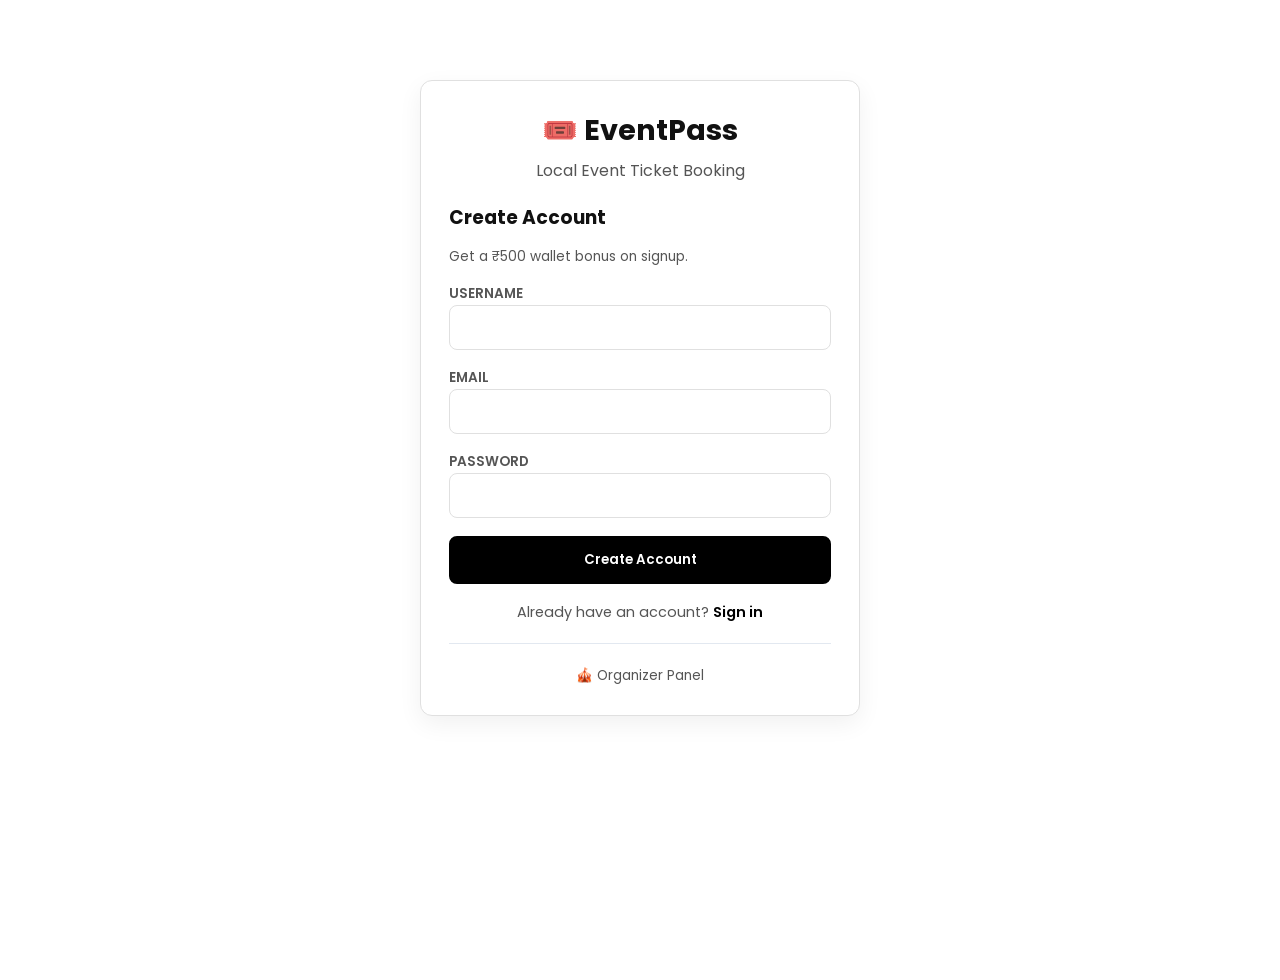
==== rapidrail/src/main/resources/static/dashboard.html @ 92e6fb70 "EventPass: migrate movie booking to local event ticketing with QR check-in - Replace Movie/Cinema/Sh" ====
<!DOCTYPE html>
<html lang="en">
<head>
    <meta charset="UTF-8">
    <meta name="viewport" content="width=device-width, initial-scale=1.0">
    <title>EventPass - Browse Events</title>
    <link href="https://fonts.googleapis.com/css2?family=Poppins:wght@300;400;600;700&display=swap" rel="stylesheet">
    <link rel="stylesheet" href="css/style.css">
</head>
<body>
    <nav class="navbar-custom">
        <div style="display:flex;justify-content:space-between;align-items:center;max-width:1200px;margin:0 auto;">
            <a href="dashboard.html" class="navbar-brand">🎟️ EventPass</a>
            <div style="display:flex;align-items:center;gap:14px;">
                <span class="wallet-pill">₹ <span id="walletBalance">0</span></span>
                <button onclick="rechargePrompt()" class="btn-secondary-custom" style="padding:6px 14px;">+ Add Money</button>
                <span class="text-white" id="welcomeUser" style="font-size:0.9rem;"></span>
                <button onclick="logout()" class="btn-danger-custom">Logout</button>
            </div>
        </div>
    </nav>

    <div style="max-width:1200px;margin:24px auto;padding:0 20px;">
        <div class="tab-bar">
            <button class="active" data-tab="browse" onclick="switchTab('browse')">🎪 Browse Events</button>
            <button data-tab="bookings" onclick="switchTab('bookings')">🎫 My Bookings</button>
        </div>

        <!-- Browse tab -->
        <div id="browseTab">
            <div style="display:flex;gap:12px;align-items:end;margin-bottom:18px;flex-wrap:wrap;">
                <div style="flex:1;min-width:200px;">
                    <label class="text-muted" style="font-size:0.8rem;font-weight:600;">SEARCH</label>
                    <input id="searchBox" class="form-control" placeholder="Search by title or venue..." oninput="renderEvents()">
                </div>
                <div style="min-width:160px;">
                    <label class="text-muted" style="font-size:0.8rem;font-weight:600;">CATEGORY</label>
                    <select id="categoryFilter" class="form-select" onchange="renderEvents()">
                        <option value="">All</option>
                        <option value="Concert">Concert</option>
                        <option value="Workshop">Workshop</option>
                        <option value="Seminar">Seminar</option>
                        <option value="Other">Other</option>
                    </select>
                </div>
            </div>
            <div id="eventGrid" style="display:grid;grid-template-columns:repeat(auto-fill,minmax(260px,1fr));gap:18px;"></div>
        </div>

        <!-- Bookings tab -->
        <div id="bookingsTab" style="display:none;">
            <div class="card">
                <h3 style="margin-top:0;">Your Bookings</h3>
                <div id="bookingsList"></div>
            </div>
        </div>
    </div>

    <!-- Booking modal -->
    <div id="bookingModal" class="modal-overlay">
        <div class="modal-content">
            <h3 style="margin-top:0;">Book Tickets</h3>
            <div id="modalEventInfo" style="margin-bottom:18px;"></div>
            <div style="margin-bottom:18px;">
                <label class="text-muted" style="font-size:0.85rem;font-weight:600;">NUMBER OF TICKETS</label>
                <input id="qtyInput" type="number" class="form-control" min="1" value="1">
            </div>
            <div id="modalPrice" style="margin-bottom:18px;font-weight:600;font-size:1.1rem;"></div>
            <div style="display:flex;gap:10px;justify-content:flex-end;">
                <button class="btn-secondary-custom" onclick="closeBookingModal()">Cancel</button>
                <button class="btn-primary-custom" onclick="confirmBooking()">Confirm Booking</button>
            </div>
        </div>
    </div>

    <!-- Ticket modal -->
    <div id="ticketModal" class="modal-overlay">
        <div class="modal-content" style="text-align:center;max-width:560px;">
            <h3 style="margin-top:0;color:var(--primary);">🎫 Booking Confirmed!</h3>
            <div id="ticketDetails" style="margin-bottom:18px;"></div>
            <div id="ticketQrList" style="display:grid;grid-template-columns:repeat(auto-fill,minmax(160px,1fr));gap:14px;margin-bottom:10px;"></div>
            <div style="margin-top:18px;display:flex;gap:10px;justify-content:center;">
                <button class="btn-primary-custom" onclick="closeTicketModal()">Done</button>
            </div>
        </div>
    </div>

    <script src="js/common.js"></script>
    <script src="js/dashboard.js"></script>
</body>
</html>
---- rapidrail/src/main/resources/static/css/style.css ----
/* ----------------------------------------------
   EventPass – Minimalist Black & White Theme
   (same class names, new skin)
---------------------------------------------- */
:root {
    --primary: #000000;
    --primary-hover: #333333;
    --bg: #ffffff;
    --card-bg: #ffffff;
    --text-dark: #111111;
    --text-muted: #555555;
    --shadow: 0 8px 24px rgba(0, 0, 0, 0.06);
    --radius: 12px;
    --border-color: #e0e0e0;
}

* {
    box-sizing: border-box;
}

body {
    font-family: 'Poppins', -apple-system, BlinkMacSystemFont, 'Segoe UI', Roboto, Helvetica, Arial, sans-serif;
    background: var(--bg);
    color: var(--text-dark);
    min-height: 100vh;
    margin: 0;
    padding: 0;
}

/* ---------- Navbar ---------- */
.navbar-custom {
    background: #000000;
    padding: 1rem 2rem;
    box-shadow: 0 2px 8px rgba(0, 0, 0, 0.08);
}

.navbar-brand {
    font-weight: 700;
    font-size: 1.4rem;
    color: white !important;
    text-decoration: none;
}

/* ---------- Cards ---------- */
.card {
    background: var(--card-bg);
    border-radius: var(--radius);
    box-shadow: var(--shadow);
    padding: 28px;
    margin-bottom: 20px;
    border: 1px solid var(--border-color);
}

/* ---------- Buttons ---------- */
.btn-primary-custom {
    background: var(--primary);
    border: 2px solid var(--primary);
    color: white;
    padding: 12px 24px;
    border-radius: 8px;
    font-weight: 600;
    cursor: pointer;
    transition: all 0.2s ease;
    font-family: inherit;
}

.btn-primary-custom:hover {
    background: white;
    color: var(--primary);
    border-color: var(--primary);
    transform: translateY(-1px);
}

.btn-primary-custom:disabled {
    opacity: 0.5;
    cursor: not-allowed;
    background: var(--primary);
    color: white;
}

.btn-secondary-custom {
    background: transparent;
    border: 2px solid var(--primary);
    color: var(--primary);
    padding: 10px 18px;
    border-radius: 8px;
    font-weight: 600;
    cursor: pointer;
    transition: all 0.2s ease;
    font-family: inherit;
}

.btn-secondary-custom:hover {
    background: var(--primary);
    color: white;
}

.btn-danger-custom {
    background: #b91c1c;
    border: 2px solid #b91c1c;
    color: white;
    padding: 8px 14px;
    border-radius: 6px;
    font-weight: 600;
    cursor: pointer;
    transition: all 0.2s ease;
}

.btn-danger-custom:hover {
    background: white;
    color: #b91c1c;
}

/* ---------- Form elements ---------- */
.form-control,
.form-select {
    padding: 10px 14px;
    border-radius: 8px;
    border: 1px solid var(--border-color);
    font-size: 0.95rem;
    width: 100%;
    background: white;
    color: var(--text-dark);
    font-family: inherit;
}

.form-control:focus,
.form-select:focus {
    outline: none;
    border-color: var(--primary);
    box-shadow: 0 0 0 3px rgba(0, 0, 0, 0.08);
}

/* ---------- Event cards ---------- */
.event-card {
    background: white;
    border-radius: var(--radius);
    box-shadow: var(--shadow);
    border: 1px solid var(--border-color);
    overflow: hidden;
    transition: transform 0.2s;
    cursor: pointer;
    height: 100%;
    display: flex;
    flex-direction: column;
}

.event-card:hover {
    transform: translateY(-4px);
    box-shadow: 0 12px 30px rgba(0, 0, 0, 0.1);
}

.event-card .poster {
    width: 100%;
    height: 200px;
    background: #f5f5f5;
    color: #111;
    display: flex;
    align-items: center;
    justify-content: center;
    font-size: 3rem;
    font-weight: 700;
    letter-spacing: 4px;
    border-bottom: 1px solid var(--border-color);
}

.event-card .body {
    padding: 18px;
    flex: 1;
    display: flex;
    flex-direction: column;
}

.event-card h5 {
    margin: 0 0 6px 0;
    font-size: 1.05rem;
    font-weight: 600;
}

.event-card .meta {
    color: var(--text-muted);
    font-size: 0.85rem;
    margin-bottom: 10px;
}

.event-card .price {
    font-weight: 700;
    color: var(--primary);
    margin-top: auto;
}

/* ---------- Badges ---------- */
.badge-genre {
    display: inline-block;
    background: #f0f0f0;
    color: #333;
    padding: 3px 10px;
    border-radius: 12px;
    font-size: 0.75rem;
    font-weight: 600;
    margin-right: 5px;
}

/* ---------- Tables ---------- */
table {
    width: 100%;
    border-collapse: collapse;
}

table th,
table td {
    text-align: left;
    padding: 10px 12px;
    border-bottom: 1px solid var(--border-color);
}

table th {
    font-weight: 600;
    color: var(--text-muted);
    font-size: 0.85rem;
    text-transform: uppercase;
    letter-spacing: 0.5px;
}

/* ---------- Alerts ---------- */
.alert {
    padding: 12px 18px;
    border-radius: 8px;
    margin-bottom: 16px;
}

.alert-success {
    background: #e8f5e9;
    color: #2e7d32;
    border-left: 4px solid #2e7d32;
}

.alert-danger {
    background: #ffebee;
    color: #b71c1c;
    border-left: 4px solid #b71c1c;
}

.alert-info {
    background: #f5f5f5;
    color: #333;
    border-left: 4px solid #666;
}

/* ---------- QR image ---------- */
.qr-image {
    width: 180px;
    height: 180px;
    border: 2px solid var(--border-color);
    box-shadow: var(--shadow);
    border-radius: 8px;
}

/* ---------- Utilities ---------- */
.text-muted {
    color: var(--text-muted);
}

.text-white {
    color: white;
}

/* ---------- Wallet pill (navbar) ---------- */
.wallet-pill {
    background: #fff;
    color: #000;
    padding: 8px 16px;
    border-radius: 50px;
    font-weight: 600;
    border: 1px solid #000;
}

/* ---------- Modal ---------- */
.modal-overlay {
    display: none;
    position: fixed;
    inset: 0;
    background: rgba(0, 0, 0, 0.5);
    z-index: 1000;
    align-items: center;
    justify-content: center;
}

.modal-overlay.show {
    display: flex;
}

.modal-content {
    background: white;
    border-radius: var(--radius);
    padding: 30px;
    max-width: 500px;
    width: 90%;
    max-height: 90vh;
    overflow-y: auto;
    border: 1px solid var(--border-color);
    box-shadow: 0 20px 50px rgba(0, 0, 0, 0.15);
}

/* ---------- Tab bar ---------- */
.tab-bar {
    display: flex;
    gap: 0;
    border-bottom: 2px solid var(--border-color);
    margin-bottom: 20px;
}

.tab-bar button {
    background: transparent;
    border: none;
    padding: 10px 20px;
    font-weight: 600;
    color: var(--text-muted);
    cursor: pointer;
    border-bottom: 3px solid transparent;
    margin-bottom: -2px;
    transition: all 0.2s;
    font-family: inherit;
}

.tab-bar button.active {
    color: var(--primary);
    border-bottom-color: var(--primary);
}

/* ---------- Admin PIN overlay (already black/white friendly) ---------- */
.pin-overlay {
    position: fixed;
    inset: 0;
    background: rgba(0, 0, 0, 0.95);
    z-index: 100;
    display: flex;
    align-items: center;
    justify-content: center;
}

.pin-card {
    background: white;
    padding: 40px;
    border-radius: var(--radius);
    max-width: 360px;
    width: 90%;
    text-align: center;
    box-shadow: 0 10px 30px rgba(0, 0, 0, 0.2);
}
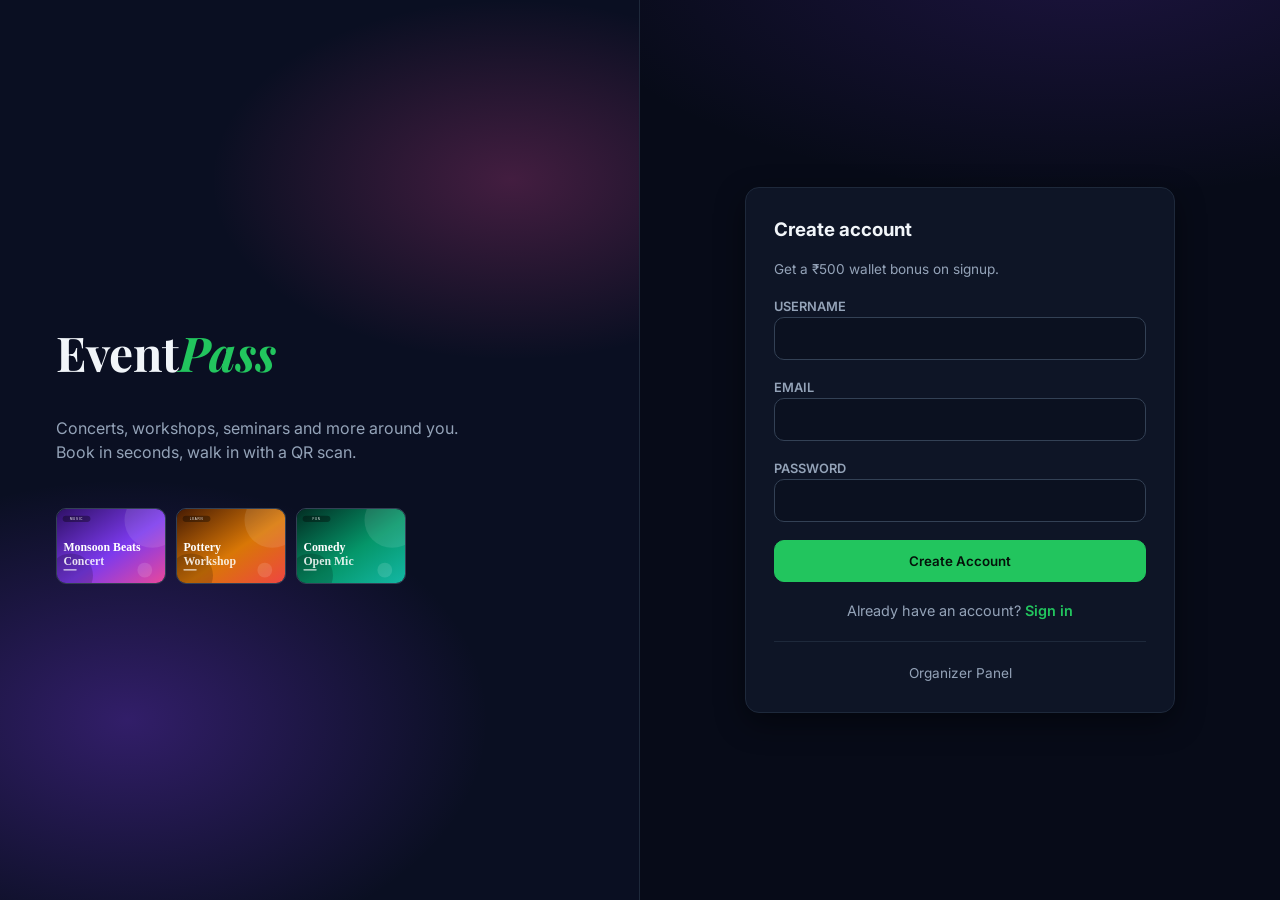
==== commit ee7a0d7b: "Event images + dark vibrant UI + Razorpay fixes - Event.imageUrl with 12 local SVG posters, organize" ====
--- a/rapidrail/src/main/resources/static/dashboard.html
+++ b/rapidrail/src/main/resources/static/dashboard.html
@@ -4,16 +4,16 @@
     <meta charset="UTF-8">
     <meta name="viewport" content="width=device-width, initial-scale=1.0">
     <title>EventPass - Browse Events</title>
-    <link href="https://fonts.googleapis.com/css2?family=Poppins:wght@300;400;600;700&display=swap" rel="stylesheet">
+    <link href="https://fonts.googleapis.com/css2?family=Inter:wght@400;500;600;700;800&family=Playfair+Display:ital,wght@0,700;1,700&display=swap" rel="stylesheet">
     <link rel="stylesheet" href="css/style.css">
 </head>
 <body>
     <nav class="navbar-custom">
         <div style="display:flex;justify-content:space-between;align-items:center;max-width:1200px;margin:0 auto;">
-            <a href="dashboard.html" class="navbar-brand">🎟️ EventPass</a>
-            <div style="display:flex;align-items:center;gap:14px;">
-                <span class="wallet-pill">₹ <span id="walletBalance">0</span></span>
-                <button onclick="rechargePrompt()" class="btn-secondary-custom" style="padding:6px 14px;">+ Add Money</button>
+            <a href="dashboard.html" class="navbar-brand"><svg viewBox="0 0 24 24" fill="none" stroke="currentColor" stroke-width="2" stroke-linecap="round" stroke-linejoin="round"><path d="M3 9V7a2 2 0 0 1 2-2h14a2 2 0 0 1 2 2v2a2.5 2.5 0 0 0 0 5v2a2 2 0 0 1-2 2H5a2 2 0 0 1-2-2v-2a2.5 2.5 0 0 0 0-5z"/><path d="M13 5v2m0 4v2m0 4v2"/></svg>EventPass</a>
+            <div class="nav-actions">
+                <span class="wallet-pill"><svg viewBox="0 0 24 24" fill="none" stroke="currentColor" stroke-width="2" stroke-linecap="round"><path d="M20 7H5a2 2 0 0 1 0-4h14v4"/><path d="M20 7a2 2 0 0 1 2 2v9a2 2 0 0 1-2 2H5a2 2 0 0 1-2-2V5"/><circle cx="17" cy="14" r="1" fill="currentColor"/></svg>₹ <span id="walletBalance">0</span></span>
+                <button onclick="rechargePrompt()" class="btn-secondary-custom" style="padding:7px 14px;">+ Add Money</button>
                 <span class="text-white" id="welcomeUser" style="font-size:0.9rem;"></span>
                 <button onclick="logout()" class="btn-danger-custom">Logout</button>
             </div>
@@ -21,30 +21,32 @@
     </nav>
 
     <div style="max-width:1200px;margin:24px auto;padding:0 20px;">
+        <div class="hero">
+            <h1>Find your next <em>night out</em></h1>
+            <p>Concerts, workshops, seminars and more — book in seconds, enter with a QR scan.</p>
+            <div class="hero-search">
+                <input id="heroSearch" class="form-control" placeholder="Search events or venues..." oninput="document.getElementById('searchBox').value=this.value;renderEvents()">
+                <button class="btn-primary-custom" onclick="document.getElementById('eventGrid').scrollIntoView({behavior:'smooth'})">Explore</button>
+            </div>
+        </div>
+
         <div class="tab-bar">
-            <button class="active" data-tab="browse" onclick="switchTab('browse')">🎪 Browse Events</button>
-            <button data-tab="bookings" onclick="switchTab('bookings')">🎫 My Bookings</button>
+            <button class="active" data-tab="browse" onclick="switchTab('browse')"><svg viewBox="0 0 24 24" fill="none" stroke="currentColor" stroke-width="2" stroke-linecap="round" stroke-linejoin="round"><path d="M12 3 2 20h20L12 3z"/><path d="M12 12v8"/></svg>Browse Events</button>
+            <button data-tab="bookings" onclick="switchTab('bookings')"><svg viewBox="0 0 24 24" fill="none" stroke="currentColor" stroke-width="2" stroke-linecap="round" stroke-linejoin="round"><path d="M3 9V7a2 2 0 0 1 2-2h14a2 2 0 0 1 2 2v2a2.5 2.5 0 0 0 0 5v2a2 2 0 0 1-2 2H5a2 2 0 0 1-2-2v-2a2.5 2.5 0 0 0 0-5z"/><path d="M13 5v2m0 4v2m0 4v2"/></svg>My Bookings</button>
         </div>
 
         <!-- Browse tab -->
         <div id="browseTab">
-            <div style="display:flex;gap:12px;align-items:end;margin-bottom:18px;flex-wrap:wrap;">
-                <div style="flex:1;min-width:200px;">
-                    <label class="text-muted" style="font-size:0.8rem;font-weight:600;">SEARCH</label>
-                    <input id="searchBox" class="form-control" placeholder="Search by title or venue..." oninput="renderEvents()">
-                </div>
-                <div style="min-width:160px;">
-                    <label class="text-muted" style="font-size:0.8rem;font-weight:600;">CATEGORY</label>
-                    <select id="categoryFilter" class="form-select" onchange="renderEvents()">
-                        <option value="">All</option>
-                        <option value="Concert">Concert</option>
-                        <option value="Workshop">Workshop</option>
-                        <option value="Seminar">Seminar</option>
-                        <option value="Other">Other</option>
-                    </select>
-                </div>
+            <div id="recommendedSection" style="display:none;margin-bottom:32px;">
+                <h3 class="section-title">Recommended for you</h3>
+                <div id="recommendedStrip" class="reco-strip"></div>
             </div>
-            <div id="eventGrid" style="display:grid;grid-template-columns:repeat(auto-fill,minmax(260px,1fr));gap:18px;"></div>
+            <h3 class="section-title">Upcoming events</h3>
+            <div id="categoryPills" style="display:flex;gap:8px;margin-bottom:14px;flex-wrap:wrap;"></div>
+            <div style="margin-bottom:18px;">
+                <input id="searchBox" class="form-control" style="max-width:340px;" placeholder="Filter by title or venue..." oninput="renderEvents()">
+            </div>
+            <div id="eventGrid" class="event-grid"></div>
         </div>
 
         <!-- Bookings tab -->
@@ -76,7 +78,7 @@
     <!-- Ticket modal -->
     <div id="ticketModal" class="modal-overlay">
         <div class="modal-content" style="text-align:center;max-width:560px;">
-            <h3 style="margin-top:0;color:var(--primary);">🎫 Booking Confirmed!</h3>
+            <h3 style="margin-top:0;color:var(--accent);">Booking confirmed</h3>
             <div id="ticketDetails" style="margin-bottom:18px;"></div>
             <div id="ticketQrList" style="display:grid;grid-template-columns:repeat(auto-fill,minmax(160px,1fr));gap:14px;margin-bottom:10px;"></div>
             <div style="margin-top:18px;display:flex;gap:10px;justify-content:center;">
@@ -85,7 +87,31 @@
         </div>
     </div>
 
+    <!-- Wallet recharge modal -->
+    <div id="rechargeModal" class="modal-overlay">
+        <div class="modal-content">
+            <h3 style="margin-top:0;">Add Money</h3>
+            <div id="payStatus" class="text-muted" style="font-size:0.85rem;margin-bottom:12px;">Checking payment options...</div>
+            <div style="margin-bottom:14px;">
+                <label class="text-muted" style="font-size:0.85rem;font-weight:600;">AMOUNT (₹)</label>
+                <input id="rechargeAmount" type="number" class="form-control" min="1" value="500">
+            </div>
+            <div id="razorpayRow" style="display:none;margin-bottom:10px;">
+                <button class="btn-primary-custom" style="width:100%;" onclick="payWithRazorpay()">Pay with Razorpay (UPI / card)</button>
+            </div>
+            <button class="btn-secondary-custom" style="width:100%;" onclick="demoTopUp()">Instant demo top-up</button>
+            <div style="margin-top:16px;">
+                <h4 style="margin:0 0 8px 0;">Recent top-ups</h4>
+                <div id="topupHistory" class="text-muted" style="font-size:0.85rem;">—</div>
+            </div>
+            <div style="display:flex;justify-content:flex-end;margin-top:14px;">
+                <button class="btn-secondary-custom" onclick="closeRechargeModal()">Close</button>
+            </div>
+        </div>
+    </div>
+
     <script src="js/common.js"></script>
     <script src="js/dashboard.js"></script>
+    <script src="js/payment.js"></script>
 </body>
 </html>
--- a/rapidrail/src/main/resources/static/css/style.css
+++ b/rapidrail/src/main/resources/static/css/style.css
@@ -1,144 +1,220 @@
 /* ----------------------------------------------
-   EventPass – Minimalist Black & White Theme
-   (same class names, new skin)
+   EventPass — Vibrant dark theme (ui-ux-pro-max)
+   Tokens: slate surfaces, green CTA, category hues.
+   8px rhythm, 200ms transitions, focus-visible rings.
 ---------------------------------------------- */
 :root {
-    --primary: #000000;
-    --primary-hover: #333333;
-    --bg: #ffffff;
-    --card-bg: #ffffff;
-    --text-dark: #111111;
-    --text-muted: #555555;
-    --shadow: 0 8px 24px rgba(0, 0, 0, 0.06);
-    --radius: 12px;
-    --border-color: #e0e0e0;
-}
-
-* {
-    box-sizing: border-box;
-}
+    --bg: #070b18;
+    --bg-soft: #0b1120;
+    --card: #0e1526;
+    --card-hover: #131c33;
+    --border: #1e293b;
+    --border-strong: #334155;
+    --text: #f1f5f9;
+    --muted: #94a3b8;
+    --accent: #22c55e;
+    --accent-hover: #16a34a;
+    --on-accent: #052e16;
+    --danger: #ef4444;
+    --danger-bg: rgba(239, 68, 68, 0.12);
+    --warn: #f59e0b;
+    --violet: #a78bfa;
+    --amber: #fbbf24;
+    --sky: #38bdf8;
+    --teal: #2dd4bf;
+    --shadow: 0 10px 30px rgba(0, 0, 0, 0.45);
+    --radius: 14px;
+    --font-ui: 'Inter', -apple-system, 'Segoe UI', Roboto, sans-serif;
+    --font-display: 'Playfair Display', Georgia, serif;
+}
+
+* { box-sizing: border-box; }
 
 body {
-    font-family: 'Poppins', -apple-system, BlinkMacSystemFont, 'Segoe UI', Roboto, Helvetica, Arial, sans-serif;
-    background: var(--bg);
-    color: var(--text-dark);
+    font-family: var(--font-ui);
+    background:
+        radial-gradient(900px 400px at 85% -5%, rgba(124, 58, 237, 0.18), transparent 60%),
+        radial-gradient(700px 380px at 5% 0%, rgba(34, 197, 94, 0.08), transparent 60%),
+        var(--bg);
+    color: var(--text);
     min-height: 100vh;
     margin: 0;
     padding: 0;
+    line-height: 1.5;
+}
+
+::selection { background: rgba(34, 197, 94, 0.35); }
+
+/* ---------- Focus visibility (keyboard) ---------- */
+a:focus-visible, button:focus-visible, input:focus-visible,
+select:focus-visible, textarea:focus-visible {
+    outline: 2px solid var(--accent);
+    outline-offset: 2px;
 }
 
 /* ---------- Navbar ---------- */
 .navbar-custom {
-    background: #000000;
-    padding: 1rem 2rem;
-    box-shadow: 0 2px 8px rgba(0, 0, 0, 0.08);
+    position: sticky;
+    top: 0;
+    z-index: 50;
+    background: rgba(7, 11, 24, 0.9);
+    backdrop-filter: blur(10px);
+    border-bottom: 1px solid var(--border);
+    padding: 0.8rem 1.5rem;
 }
 
 .navbar-brand {
-    font-weight: 700;
-    font-size: 1.4rem;
-    color: white !important;
+    font-family: var(--font-display);
+    font-style: italic;
+    font-weight: 700;
+    font-size: 1.5rem;
+    color: var(--text);
     text-decoration: none;
-}
+    display: inline-flex;
+    align-items: center;
+    gap: 8px;
+}
+
+.navbar-brand svg { width: 26px; height: 26px; stroke: var(--accent); }
+
+.nav-actions { display: flex; align-items: center; gap: 12px; flex-wrap: wrap; }
+
+/* ---------- Hero ---------- */
+.hero {
+    position: relative;
+    overflow: hidden;
+    border: 1px solid var(--border);
+    border-radius: var(--radius);
+    padding: 48px 32px;
+    margin-bottom: 32px;
+    background:
+        radial-gradient(500px 260px at 90% 10%, rgba(236, 72, 153, 0.22), transparent 60%),
+        radial-gradient(600px 300px at 10% 90%, rgba(124, 58, 237, 0.28), transparent 60%),
+        var(--bg-soft);
+}
+
+.hero h1 {
+    font-family: var(--font-display);
+    font-size: 2.4rem;
+    line-height: 1.15;
+    margin: 0 0 8px 0;
+    font-weight: 700;
+}
+
+.hero h1 em { color: var(--accent); font-style: italic; }
+
+.hero p { color: var(--muted); margin: 0 0 20px 0; max-width: 560px; }
+
+.hero-search { display: flex; gap: 10px; max-width: 520px; }
+
+.hero-search input { flex: 1; }
 
 /* ---------- Cards ---------- */
 .card {
-    background: var(--card-bg);
+    background: var(--card);
     border-radius: var(--radius);
     box-shadow: var(--shadow);
     padding: 28px;
     margin-bottom: 20px;
-    border: 1px solid var(--border-color);
+    border: 1px solid var(--border);
 }
 
 /* ---------- Buttons ---------- */
+.btn-primary-custom, .btn-secondary-custom, .btn-danger-custom {
+    display: inline-flex;
+    align-items: center;
+    gap: 8px;
+    justify-content: center;
+    font-family: inherit;
+    font-weight: 600;
+    border-radius: 10px;
+    cursor: pointer;
+    transition: background 0.2s ease, color 0.2s ease, transform 0.2s ease, border-color 0.2s ease;
+}
+
+.btn-primary-custom svg, .btn-secondary-custom svg, .btn-danger-custom svg {
+    width: 16px; height: 16px;
+}
+
 .btn-primary-custom {
-    background: var(--primary);
-    border: 2px solid var(--primary);
-    color: white;
+    background: var(--accent);
+    border: 1px solid var(--accent);
+    color: #04120a;
     padding: 12px 24px;
-    border-radius: 8px;
+}
+
+.btn-primary-custom:hover { background: var(--accent-hover); border-color: var(--accent-hover); transform: translateY(-1px); }
+.btn-primary-custom:active { transform: translateY(0); }
+.btn-primary-custom:disabled { opacity: 0.5; cursor: not-allowed; transform: none; }
+
+.btn-secondary-custom {
+    background: transparent;
+    border: 1px solid var(--border-strong);
+    color: var(--text);
+    padding: 10px 18px;
+}
+
+.btn-secondary-custom:hover { border-color: var(--accent); color: var(--accent); }
+
+.btn-danger-custom {
+    background: var(--danger-bg);
+    border: 1px solid rgba(239, 68, 68, 0.5);
+    color: #fca5a5;
+    padding: 8px 14px;
+}
+
+.btn-danger-custom:hover { background: var(--danger); border-color: var(--danger); color: #fff; }
+
+/* Pills (category filters) */
+.pill {
+    border: 1px solid var(--border-strong);
+    background: var(--card);
+    color: var(--muted);
+    border-radius: 999px;
+    padding: 7px 16px;
+    font-size: 0.85rem;
     font-weight: 600;
     cursor: pointer;
     transition: all 0.2s ease;
     font-family: inherit;
 }
 
-.btn-primary-custom:hover {
-    background: white;
-    color: var(--primary);
-    border-color: var(--primary);
-    transform: translateY(-1px);
-}
-
-.btn-primary-custom:disabled {
-    opacity: 0.5;
-    cursor: not-allowed;
-    background: var(--primary);
-    color: white;
-}
-
-.btn-secondary-custom {
-    background: transparent;
-    border: 2px solid var(--primary);
-    color: var(--primary);
-    padding: 10px 18px;
-    border-radius: 8px;
-    font-weight: 600;
-    cursor: pointer;
-    transition: all 0.2s ease;
-    font-family: inherit;
-}
-
-.btn-secondary-custom:hover {
-    background: var(--primary);
-    color: white;
-}
-
-.btn-danger-custom {
-    background: #b91c1c;
-    border: 2px solid #b91c1c;
-    color: white;
-    padding: 8px 14px;
-    border-radius: 6px;
-    font-weight: 600;
-    cursor: pointer;
-    transition: all 0.2s ease;
-}
-
-.btn-danger-custom:hover {
-    background: white;
-    color: #b91c1c;
-}
+.pill:hover { color: var(--text); border-color: var(--accent); }
+.pill.active { background: var(--accent); border-color: var(--accent); color: #04120a; }
 
 /* ---------- Form elements ---------- */
-.form-control,
-.form-select {
-    padding: 10px 14px;
-    border-radius: 8px;
-    border: 1px solid var(--border-color);
+.form-control, .form-select {
+    padding: 11px 14px;
+    border-radius: 10px;
+    border: 1px solid var(--border-strong);
     font-size: 0.95rem;
     width: 100%;
-    background: white;
-    color: var(--text-dark);
+    background: var(--bg-soft);
+    color: var(--text);
     font-family: inherit;
-}
-
-.form-control:focus,
-.form-select:focus {
+    transition: border-color 0.2s ease, box-shadow 0.2s ease;
+}
+
+.form-control::placeholder { color: #64748b; }
+
+.form-control:focus, .form-select:focus {
     outline: none;
-    border-color: var(--primary);
-    box-shadow: 0 0 0 3px rgba(0, 0, 0, 0.08);
-}
+    border-color: var(--accent);
+    box-shadow: 0 0 0 3px rgba(34, 197, 94, 0.18);
+}
+
+.form-select option { background: var(--bg-soft); }
+textarea.form-control { resize: vertical; min-height: 70px; }
 
 /* ---------- Event cards ---------- */
+.event-grid { display: grid; grid-template-columns: repeat(auto-fill, minmax(260px, 1fr)); gap: 20px; }
+
 .event-card {
-    background: white;
+    background: var(--card);
     border-radius: var(--radius);
-    box-shadow: var(--shadow);
-    border: 1px solid var(--border-color);
+    border: 1px solid var(--border);
     overflow: hidden;
-    transition: transform 0.2s;
+    transition: transform 0.2s ease, border-color 0.2s ease, box-shadow 0.2s ease;
     cursor: pointer;
     height: 100%;
     display: flex;
@@ -147,204 +223,256 @@
 
 .event-card:hover {
     transform: translateY(-4px);
-    box-shadow: 0 12px 30px rgba(0, 0, 0, 0.1);
+    border-color: rgba(34, 197, 94, 0.5);
+    box-shadow: 0 16px 40px rgba(0, 0, 0, 0.5);
 }
 
 .event-card .poster {
+    position: relative;
     width: 100%;
-    height: 200px;
-    background: #f5f5f5;
-    color: #111;
+    aspect-ratio: 3 / 2;
+    background: linear-gradient(135deg, #1e1b4b, #7c3aed 60%, #ec4899);
     display: flex;
     align-items: center;
     justify-content: center;
-    font-size: 3rem;
-    font-weight: 700;
-    letter-spacing: 4px;
-    border-bottom: 1px solid var(--border-color);
-}
-
-.event-card .body {
-    padding: 18px;
-    flex: 1;
-    display: flex;
-    flex-direction: column;
-}
-
-.event-card h5 {
-    margin: 0 0 6px 0;
-    font-size: 1.05rem;
-    font-weight: 600;
-}
-
-.event-card .meta {
-    color: var(--text-muted);
-    font-size: 0.85rem;
-    margin-bottom: 10px;
-}
-
-.event-card .price {
-    font-weight: 700;
-    color: var(--primary);
-    margin-top: auto;
-}
+    overflow: hidden;
+}
+
+.event-card .poster-letter {
+    font-family: var(--font-display);
+    font-size: 3.2rem;
+    font-weight: 700;
+    color: rgba(255, 255, 255, 0.9);
+}
+
+.event-card .poster img {
+    position: absolute;
+    inset: 0;
+    width: 100%;
+    height: 100%;
+    object-fit: cover;
+}
+
+.event-card .body { padding: 18px; flex: 1; display: flex; flex-direction: column; gap: 6px; }
+
+.event-card h5 { margin: 0; font-size: 1.05rem; font-weight: 700; }
+
+.event-card .meta { color: var(--muted); font-size: 0.85rem; display: flex; align-items: center; gap: 6px; flex-wrap: wrap; }
+.event-card .meta svg { width: 14px; height: 14px; stroke: var(--muted); flex-shrink: 0; }
+
+.event-card .price { font-weight: 800; font-size: 1.05rem; color: var(--accent); margin-top: auto; padding-top: 6px; }
+
+.seat-note { font-size: 0.85rem; font-weight: 600; }
+.seat-note.ok { color: var(--accent); }
+.seat-note.low { color: var(--warn); }
+.seat-note.out { color: var(--danger); }
 
 /* ---------- Badges ---------- */
 .badge-genre {
-    display: inline-block;
-    background: #f0f0f0;
-    color: #333;
-    padding: 3px 10px;
-    border-radius: 12px;
+    display: inline-flex;
+    align-items: center;
+    padding: 3px 12px;
+    border-radius: 999px;
+    font-size: 0.72rem;
+    font-weight: 700;
+    letter-spacing: 0.4px;
+    text-transform: uppercase;
+}
+
+.badge-Concert { background: rgba(167, 139, 250, 0.15); color: var(--violet); border: 1px solid rgba(167, 139, 250, 0.4); }
+.badge-Workshop { background: rgba(251, 191, 36, 0.12); color: var(--amber); border: 1px solid rgba(251, 191, 36, 0.4); }
+.badge-Seminar { background: rgba(56, 189, 248, 0.12); color: var(--sky); border: 1px solid rgba(56, 189, 248, 0.4); }
+.badge-Other { background: rgba(45, 212, 191, 0.12); color: var(--teal); border: 1px solid rgba(45, 212, 191, 0.4); }
+
+.badge-status { display: inline-block; padding: 3px 12px; border-radius: 999px; font-size: 0.75rem; font-weight: 700; }
+.badge-status.ok { background: rgba(34, 197, 94, 0.15); color: var(--accent); }
+.badge-status.bad { background: var(--danger-bg); color: #fca5a5; }
+
+/* ---------- Tables ---------- */
+table { width: 100%; border-collapse: collapse; }
+
+table th, table td { text-align: left; padding: 11px 12px; border-bottom: 1px solid var(--border); }
+
+table th {
+    font-weight: 700;
+    color: var(--muted);
     font-size: 0.75rem;
-    font-weight: 600;
-    margin-right: 5px;
-}
-
-/* ---------- Tables ---------- */
-table {
-    width: 100%;
-    border-collapse: collapse;
-}
-
-table th,
-table td {
-    text-align: left;
-    padding: 10px 12px;
-    border-bottom: 1px solid var(--border-color);
-}
-
-table th {
-    font-weight: 600;
-    color: var(--text-muted);
-    font-size: 0.85rem;
     text-transform: uppercase;
-    letter-spacing: 0.5px;
-}
-
-/* ---------- Alerts ---------- */
-.alert {
-    padding: 12px 18px;
-    border-radius: 8px;
-    margin-bottom: 16px;
-}
-
-.alert-success {
-    background: #e8f5e9;
-    color: #2e7d32;
-    border-left: 4px solid #2e7d32;
-}
-
-.alert-danger {
-    background: #ffebee;
-    color: #b71c1c;
-    border-left: 4px solid #b71c1c;
-}
-
-.alert-info {
-    background: #f5f5f5;
-    color: #333;
-    border-left: 4px solid #666;
-}
+    letter-spacing: 0.6px;
+}
+
+table tbody tr { transition: background 0.15s ease; }
+table tbody tr:hover { background: rgba(148, 163, 184, 0.06); }
+table td code { color: var(--sky); }
+
+.table-wrap { overflow-x: auto; }
+
+/* ---------- Alerts / results ---------- */
+.alert { padding: 13px 18px; border-radius: 10px; margin-bottom: 16px; border: 1px solid transparent; }
+
+.alert-success { background: rgba(34, 197, 94, 0.12); color: #86efac; border-color: rgba(34, 197, 94, 0.4); }
+.alert-danger { background: var(--danger-bg); color: #fca5a5; border-color: rgba(239, 68, 68, 0.4); }
+.alert-info { background: rgba(56, 189, 248, 0.1); color: #7dd3fc; border-color: rgba(56, 189, 248, 0.35); }
+
+.result-valid { background: rgba(34, 197, 94, 0.12); color: #86efac; border-left: 4px solid var(--accent); }
+.result-used { background: rgba(245, 158, 11, 0.12); color: #fcd34d; border-left: 4px solid var(--warn); }
+.result-denied { background: var(--danger-bg); color: #fca5a5; border-left: 4px solid var(--danger); }
 
 /* ---------- QR image ---------- */
 .qr-image {
     width: 180px;
     height: 180px;
-    border: 2px solid var(--border-color);
-    box-shadow: var(--shadow);
-    border-radius: 8px;
+    border: 4px solid #fff;
+    border-radius: 10px;
+    background: #fff;
 }
 
 /* ---------- Utilities ---------- */
-.text-muted {
-    color: var(--text-muted);
-}
-
-.text-white {
-    color: white;
-}
+.text-muted { color: var(--muted); }
+.text-white { color: var(--text); }
 
 /* ---------- Wallet pill (navbar) ---------- */
 .wallet-pill {
-    background: #fff;
-    color: #000;
+    background: rgba(34, 197, 94, 0.12);
+    color: var(--accent);
+    border: 1px solid rgba(34, 197, 94, 0.45);
     padding: 8px 16px;
-    border-radius: 50px;
-    font-weight: 600;
-    border: 1px solid #000;
-}
+    border-radius: 999px;
+    font-weight: 700;
+    display: inline-flex;
+    align-items: center;
+    gap: 6px;
+}
+
+.wallet-pill svg { width: 15px; height: 15px; stroke: var(--accent); }
 
 /* ---------- Modal ---------- */
 .modal-overlay {
     display: none;
     position: fixed;
     inset: 0;
-    background: rgba(0, 0, 0, 0.5);
+    background: rgba(2, 6, 23, 0.75);
+    backdrop-filter: blur(4px);
     z-index: 1000;
     align-items: center;
     justify-content: center;
-}
-
-.modal-overlay.show {
-    display: flex;
-}
+    padding: 16px;
+}
+
+.modal-overlay.show { display: flex; }
 
 .modal-content {
-    background: white;
+    background: var(--card);
     border-radius: var(--radius);
     padding: 30px;
-    max-width: 500px;
-    width: 90%;
+    max-width: 520px;
+    width: 100%;
     max-height: 90vh;
     overflow-y: auto;
-    border: 1px solid var(--border-color);
-    box-shadow: 0 20px 50px rgba(0, 0, 0, 0.15);
+    border: 1px solid var(--border-strong);
+    box-shadow: 0 24px 60px rgba(0, 0, 0, 0.6);
 }
 
 /* ---------- Tab bar ---------- */
 .tab-bar {
     display: flex;
-    gap: 0;
-    border-bottom: 2px solid var(--border-color);
-    margin-bottom: 20px;
+    gap: 6px;
+    border-bottom: 1px solid var(--border);
+    margin-bottom: 24px;
+    overflow-x: auto;
 }
 
 .tab-bar button {
     background: transparent;
     border: none;
-    padding: 10px 20px;
+    padding: 12px 18px;
     font-weight: 600;
-    color: var(--text-muted);
+    font-size: 0.92rem;
+    color: var(--muted);
     cursor: pointer;
     border-bottom: 3px solid transparent;
-    margin-bottom: -2px;
-    transition: all 0.2s;
+    margin-bottom: -1px;
+    transition: color 0.2s ease, border-color 0.2s ease;
     font-family: inherit;
-}
-
-.tab-bar button.active {
-    color: var(--primary);
-    border-bottom-color: var(--primary);
-}
-
-/* ---------- Admin PIN overlay (already black/white friendly) ---------- */
+    display: inline-flex;
+    align-items: center;
+    gap: 8px;
+    white-space: nowrap;
+}
+
+.tab-bar button svg { width: 16px; height: 16px; }
+.tab-bar button:hover { color: var(--text); }
+.tab-bar button.active { color: var(--accent); border-bottom-color: var(--accent); }
+
+/* ---------- Recommended strip ---------- */
+.reco-strip { display: flex; gap: 16px; overflow-x: auto; padding-bottom: 10px; scroll-snap-type: x mandatory; }
+.reco-strip .event-card { min-width: 240px; max-width: 240px; scroll-snap-align: start; }
+.reco-strip .event-card .poster { aspect-ratio: 16 / 9; }
+
+/* ---------- Auth layout ---------- */
+.auth-wrap { display: grid; grid-template-columns: 1fr 1fr; min-height: 100vh; }
+.auth-hero {
+    display: flex;
+    flex-direction: column;
+    justify-content: center;
+    padding: 56px;
+    background:
+        radial-gradient(500px 300px at 80% 20%, rgba(236, 72, 153, 0.25), transparent 60%),
+        radial-gradient(600px 400px at 20% 80%, rgba(124, 58, 237, 0.35), transparent 60%),
+        #0a0f22;
+    border-right: 1px solid var(--border);
+}
+.auth-hero h1 { font-family: var(--font-display); font-size: 3rem; margin: 0 0 12px 0; }
+.auth-hero h1 em { color: var(--accent); }
+.auth-hero p { color: var(--muted); max-width: 420px; }
+.auth-hero .poster-row { display: flex; gap: 10px; margin-top: 28px; }
+.auth-hero .poster-row img { width: 110px; height: 76px; object-fit: cover; border-radius: 10px; border: 1px solid var(--border-strong); }
+.auth-form { display: flex; align-items: center; justify-content: center; padding: 32px; }
+.auth-form .card { width: 100%; max-width: 430px; margin: 0; }
+
+/* ---------- Organizer login overlay ---------- */
 .pin-overlay {
-    position: fixed;
-    inset: 0;
-    background: rgba(0, 0, 0, 0.95);
+    position: fixed; inset: 0;
+    background: rgba(2, 6, 23, 0.96);
     z-index: 100;
-    display: flex;
-    align-items: center;
-    justify-content: center;
+    display: flex; align-items: center; justify-content: center;
+    padding: 16px;
 }
 
 .pin-card {
-    background: white;
-    padding: 40px;
+    background: var(--card);
+    padding: 36px;
     border-radius: var(--radius);
-    max-width: 360px;
-    width: 90%;
+    max-width: 430px;
+    width: 100%;
+    max-height: 92vh;
+    overflow-y: auto;
     text-align: center;
-    box-shadow: 0 10px 30px rgba(0, 0, 0, 0.2);
-}+    border: 1px solid var(--border-strong);
+    box-shadow: var(--shadow);
+}
+
+/* ---------- Section titles ---------- */
+.section-title { margin: 0 0 12px 0; font-size: 1.25rem; font-weight: 800; display: flex; align-items: center; gap: 8px; }
+.section-title svg { width: 20px; height: 20px; stroke: var(--accent); }
+
+/* ---------- Responsive ---------- */
+@media (max-width: 900px) {
+    .auth-wrap { grid-template-columns: 1fr; }
+    .auth-hero { display: none; }
+    .hero { padding: 32px 20px; }
+    .hero h1 { font-size: 1.8rem; }
+}
+
+@media (max-width: 480px) {
+    .card { padding: 20px; }
+    .event-grid { grid-template-columns: 1fr; }
+    .hero-search { flex-direction: column; }
+    .nav-actions { gap: 8px; }
+}
+
+/* ---------- Reduced motion ---------- */
+@media (prefers-reduced-motion: reduce) {
+    *, *::before, *::after { transition: none !important; animation: none !important; }
+    .event-card:hover, .btn-primary-custom:hover { transform: none; }
+}
